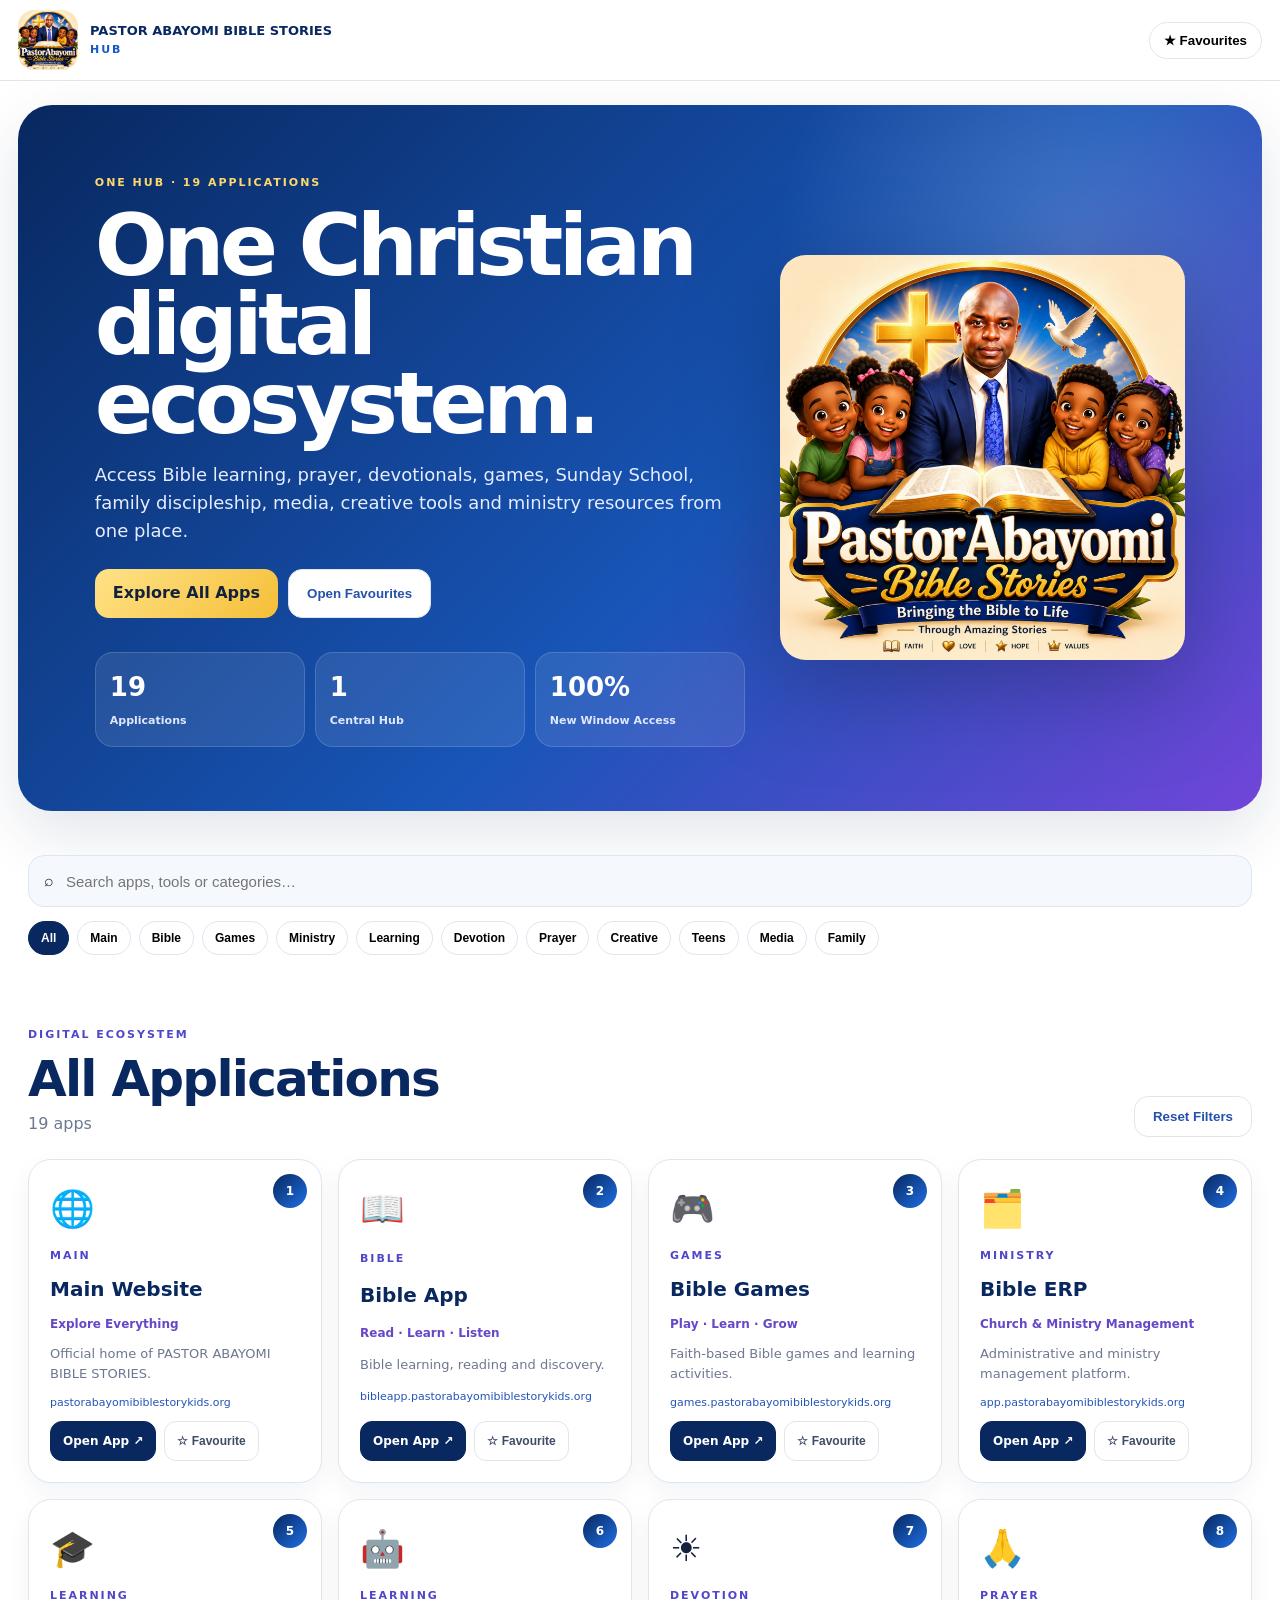
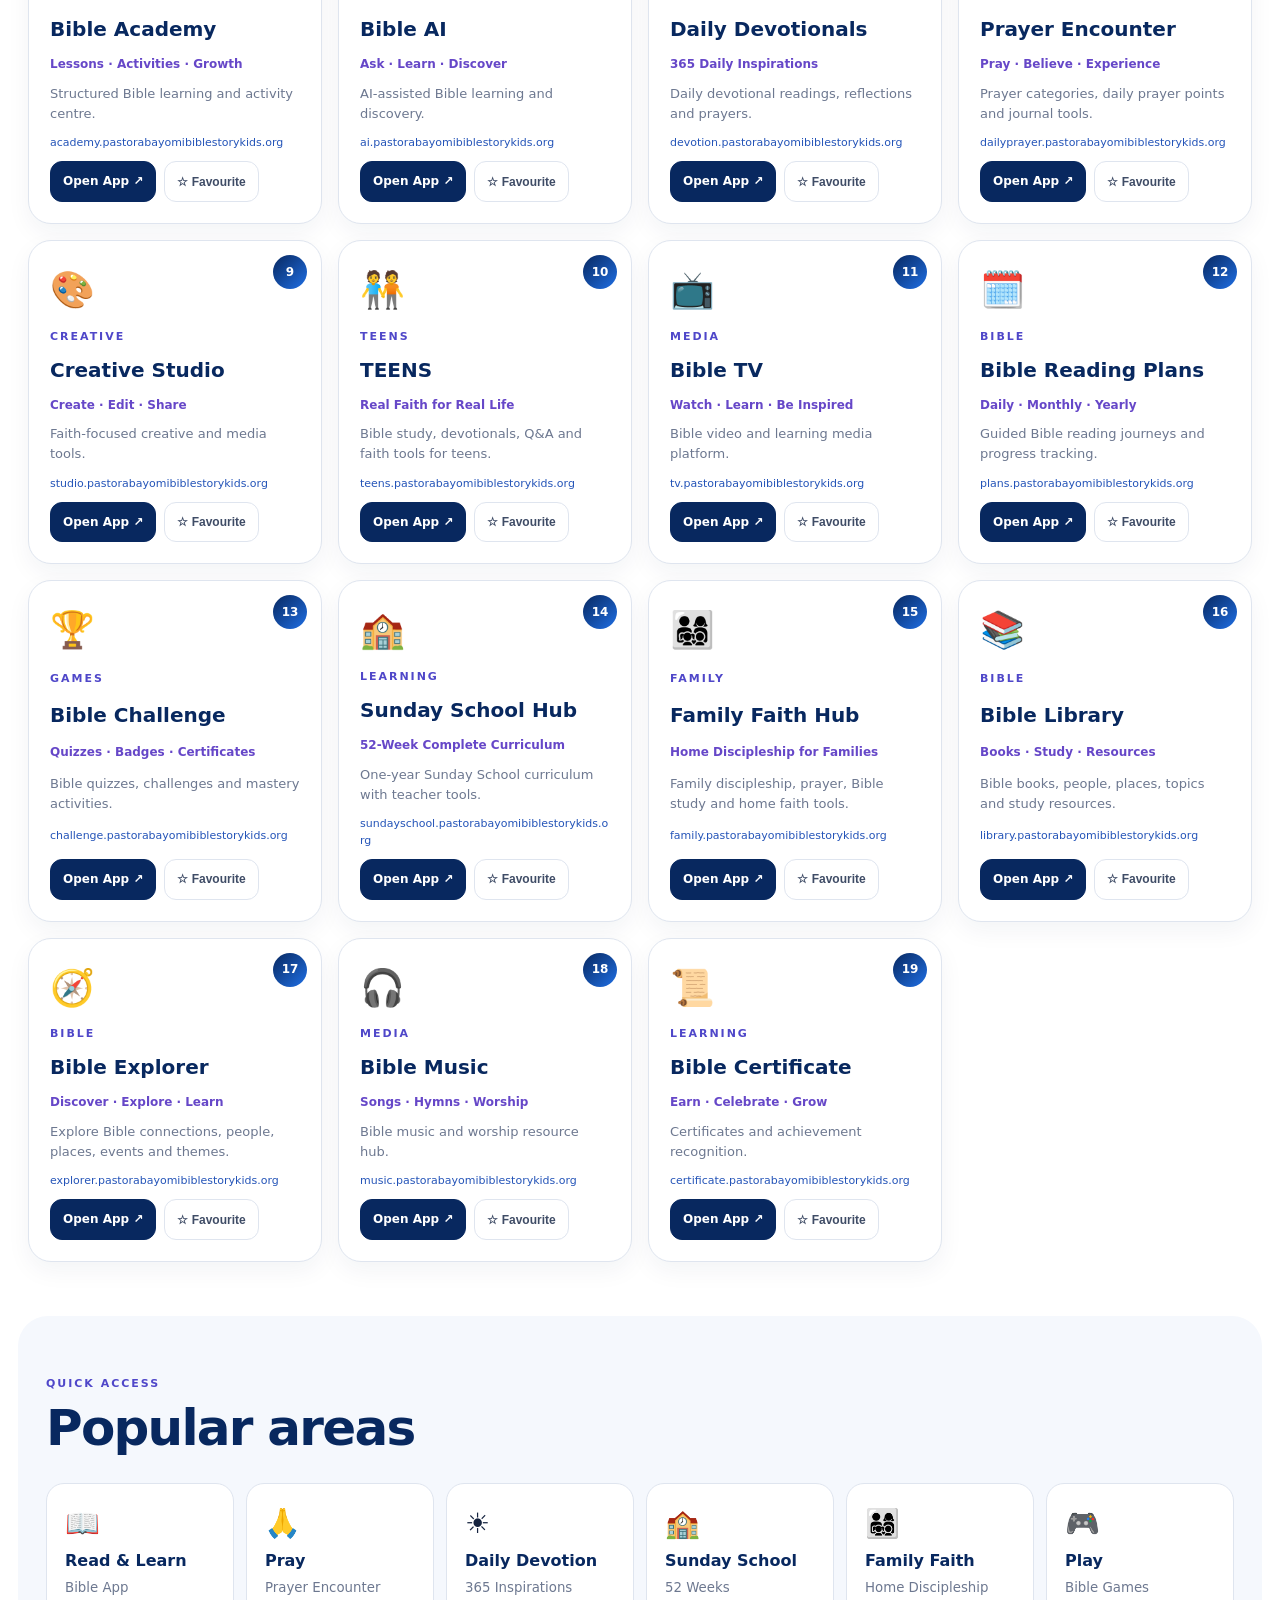
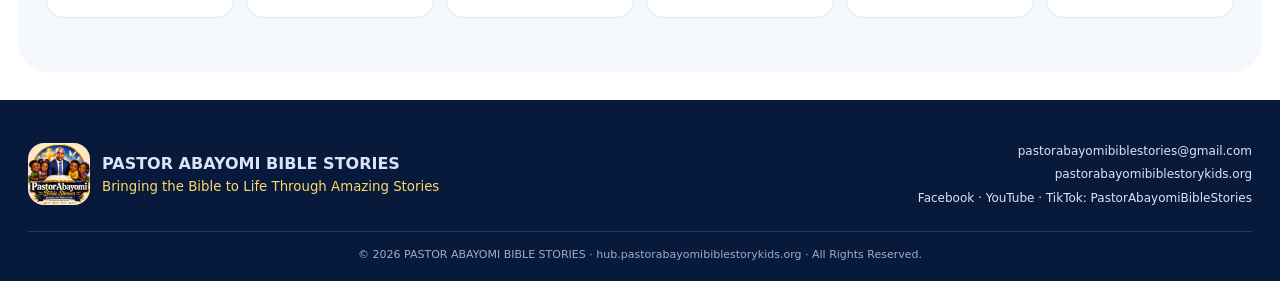
==== index.html @ bd8b7559 "Add files via upload" ====
<!doctype html><html lang="en"><head><meta charset="utf-8"><meta name="viewport" content="width=device-width,initial-scale=1"><meta name="theme-color" content="#0a2b66"><title>PASTOR ABAYOMI BIBLE STORIES HUB</title><meta name="description" content="Central gateway to all PASTOR ABAYOMI BIBLE STORIES digital applications."><link rel="icon" href="assets/brand-logo.png"><link rel="manifest" href="manifest.webmanifest"><link rel="stylesheet" href="styles.css"></head><body><a class="skip" href="#apps">Skip to apps</a><header class="topbar"><a class="brand" href="index.html"><img src="assets/brand-logo.png" alt="PASTOR ABAYOMI BIBLE STORIES logo"><span><b>PASTOR ABAYOMI BIBLE STORIES</b><small>HUB</small></span></a><div class="top-actions"><button id="favOnly" class="chip">★ Favourites</button><button id="menuBtn" class="menu">☰</button></div></header><main><section class="hero"><div class="hero-copy"><span class="eyebrow">ONE HUB · 19 APPLICATIONS</span><h1>One Christian digital ecosystem.</h1><p>Access Bible learning, prayer, devotionals, games, Sunday School, family discipleship, media, creative tools and ministry resources from one place.</p><div class="hero-actions"><a class="btn primary" href="#apps">Explore All Apps</a><button class="btn secondary" id="openFavHero">Open Favourites</button></div><div class="stats"><div><b>19</b><span>Applications</span></div><div><b>1</b><span>Central Hub</span></div><div><b>100%</b><span>New Window Access</span></div></div></div><div class="hero-logo"><img src="assets/brand-logo.png" alt="PASTOR ABAYOMI BIBLE STORIES"></div></section><section class="toolbar" id="apps"><div class="searchbox">⌕ <input id="searchInput" placeholder="Search apps, tools or categories…"></div><div class="filters" id="filters"></div></section><section class="section"><div class="section-head"><div><span class="eyebrow dark">DIGITAL ECOSYSTEM</span><h2>All Applications</h2><p id="resultCount">19 apps</p></div><button class="btn secondary" id="clearFilters">Reset Filters</button></div><div class="app-grid" id="appGrid"></div><div class="empty" id="emptyState" hidden>No matching applications found.</div></section><section class="section soft"><div class="section-head"><div><span class="eyebrow dark">QUICK ACCESS</span><h2>Popular areas</h2></div></div><div class="quick-grid"><a href="https://bibleapp.pastorabayomibiblestorykids.org" target="_blank" rel="noopener"><span>📖</span><b>Read & Learn</b><small>Bible App</small></a><a href="https://dailyprayer.pastorabayomibiblestorykids.org" target="_blank" rel="noopener"><span>🙏</span><b>Pray</b><small>Prayer Encounter</small></a><a href="https://devotion.pastorabayomibiblestorykids.org" target="_blank" rel="noopener"><span>☀️</span><b>Daily Devotion</b><small>365 Inspirations</small></a><a href="https://sundayschool.pastorabayomibiblestorykids.org" target="_blank" rel="noopener"><span>🏫</span><b>Sunday School</b><small>52 Weeks</small></a><a href="https://family.pastorabayomibiblestorykids.org" target="_blank" rel="noopener"><span>👨‍👩‍👧‍👦</span><b>Family Faith</b><small>Home Discipleship</small></a><a href="https://games.pastorabayomibiblestorykids.org" target="_blank" rel="noopener"><span>🎮</span><b>Play</b><small>Bible Games</small></a></div></section></main><footer><div class="footer-inner"><div class="footer-brand"><img src="assets/brand-logo.png" alt=""><div><b>PASTOR ABAYOMI BIBLE STORIES</b><small>Bringing the Bible to Life Through Amazing Stories</small></div></div><div class="footer-meta"><a href="mailto:pastorabayomibiblestories@gmail.com">pastorabayomibiblestories@gmail.com</a><a href="https://pastorabayomibiblestorykids.org" target="_blank" rel="noopener">pastorabayomibiblestorykids.org</a><span>Facebook · YouTube · TikTok: PastorAbayomiBibleStories</span></div></div><div class="footer-bottom">© 2026 PASTOR ABAYOMI BIBLE STORIES · hub.pastorabayomibiblestorykids.org · All Rights Reserved.</div></footer><script src="apps.js"></script><script src="app.js"></script><script>if('serviceWorker'in navigator)addEventListener('load',()=>navigator.serviceWorker.register('sw.js').catch(()=>{}));</script></body></html>
---- styles.css ----
:root{--navy:#08285f;--blue:#1459c7;--royal:#1f6fe5;--gold:#f5bf37;--ink:#15233f;--muted:#6d7890;--line:#dfe5ef;--soft:#f5f8fd;--white:#fff;--shadow:0 22px 60px rgba(16,38,80,.12);--max:1440px}*{box-sizing:border-box}html{scroll-behavior:smooth}body{margin:0;font-family:Inter,system-ui,-apple-system,"Segoe UI",Arial,sans-serif;color:var(--ink);background:#fff;line-height:1.55}a{color:inherit}.skip{position:absolute;left:-9999px;top:8px;background:#fff;padding:10px;z-index:1000}.skip:focus{left:8px}.topbar{position:sticky;top:0;z-index:50;display:flex;justify-content:space-between;align-items:center;gap:18px;padding:10px max(18px,calc((100vw - var(--max))/2 + 22px));background:rgba(255,255,255,.96);backdrop-filter:blur(14px);border-bottom:1px solid var(--line)}.brand{display:flex;align-items:center;gap:12px;text-decoration:none}.brand img{width:60px;height:60px;border-radius:16px;object-fit:cover}.brand span{display:grid;line-height:1.05}.brand b{font-size:13px;color:var(--navy)}.brand small{font-size:11px;font-weight:900;letter-spacing:.18em;color:var(--blue);margin-top:6px}.top-actions{display:flex;gap:8px}.chip,.menu{border:1px solid var(--line);background:#fff;border-radius:999px;padding:10px 14px;font-weight:800;cursor:pointer}.menu{display:none}main{max-width:var(--max);margin:auto}.hero{margin:24px 18px 0;border-radius:34px;display:grid;grid-template-columns:1.3fr .8fr;gap:28px;align-items:center;padding:64px clamp(24px,6vw,78px);background:radial-gradient(circle at 85% 20%,rgba(255,255,255,.18),transparent 25%),linear-gradient(135deg,#08285f,#1855b7 57%,#7145d9);color:#fff;box-shadow:var(--shadow);overflow:hidden}.eyebrow{font-size:11px;letter-spacing:.18em;text-transform:uppercase;font-weight:900;color:#ffd86d}.eyebrow.dark{color:#4f47c9}.hero h1{font-size:clamp(48px,7vw,86px);line-height:.92;letter-spacing:-.055em;margin:12px 0 18px;max-width:860px}.hero p{font-size:18px;color:#e6edff;max-width:850px}.hero-actions{display:flex;gap:10px;flex-wrap:wrap;margin-top:24px}.btn{border:0;border-radius:14px;padding:12px 18px;text-decoration:none;font-weight:900;cursor:pointer;display:inline-flex;align-items:center;justify-content:center}.primary{background:linear-gradient(135deg,#ffe288,#f5bf37);color:#14213b}.secondary{background:#fff;color:#2651aa;border:1px solid var(--line)}.stats{display:grid;grid-template-columns:repeat(3,1fr);gap:10px;margin-top:34px;max-width:650px}.stats div{background:rgba(255,255,255,.09);border:1px solid rgba(255,255,255,.15);border-radius:18px;padding:14px}.stats b{display:block;font-size:26px}.stats span{font-size:11px;color:#dfe8ff;font-weight:800}.hero-logo{display:grid;place-items:center}.hero-logo img{width:min(100%,420px);filter:drop-shadow(0 26px 48px rgba(0,0,0,.25));border-radius:26px}.toolbar{padding:44px 28px 12px;display:grid;gap:14px}.searchbox{display:flex;align-items:center;gap:10px;border:1px solid var(--line);background:var(--soft);border-radius:16px;padding:13px 15px}.searchbox input{border:0;background:transparent;outline:0;width:100%;font-size:15px}.filters{display:flex;flex-wrap:wrap;gap:8px}.filter{border:1px solid var(--line);background:#fff;border-radius:999px;padding:9px 12px;font-size:12px;font-weight:850;cursor:pointer}.filter.active{background:var(--navy);color:#fff;border-color:var(--navy)}.section{padding:54px 28px}.soft{margin:0 18px 28px;background:var(--soft);border-radius:30px}.section-head{display:flex;justify-content:space-between;align-items:end;gap:18px;margin-bottom:22px}.section-head h2{font-size:clamp(32px,4vw,50px);line-height:1;margin:8px 0;color:var(--navy);letter-spacing:-.035em}.section-head p{margin:0;color:var(--muted)}.app-grid{display:grid;grid-template-columns:repeat(4,1fr);gap:16px}.app-card{position:relative;border:1px solid var(--line);border-radius:23px;background:#fff;padding:21px;box-shadow:0 9px 25px rgba(16,38,80,.05);display:grid;gap:10px;min-height:260px;transition:.22s ease}.app-card:hover{transform:translateY(-4px);box-shadow:0 18px 40px rgba(16,38,80,.11)}.app-card .num{position:absolute;top:14px;right:14px;width:34px;height:34px;border-radius:50%;display:grid;place-items:center;background:linear-gradient(135deg,var(--navy),var(--royal));color:#fff;font-weight:900;font-size:12px}.app-icon{font-size:36px}.app-card h3{font-size:20px;margin:0;color:var(--navy)}.app-tag{font-size:12px;font-weight:900;color:#6647c8}.app-card p{margin:0;color:var(--muted);font-size:13px}.app-url{font-size:11px;word-break:break-all;color:#2454b8}.card-actions{display:flex;gap:8px;flex-wrap:wrap;margin-top:auto}.open-btn,.fav-btn{border-radius:12px;padding:10px 12px;font-size:12px;font-weight:900;cursor:pointer}.open-btn{background:var(--navy);color:#fff;text-decoration:none;border:1px solid var(--navy)}.fav-btn{background:#fff;color:#3f4c66;border:1px solid var(--line)}.fav-btn.active{background:#fff7d8;border-color:#efd476;color:#6b5200}.quick-grid{display:grid;grid-template-columns:repeat(6,1fr);gap:12px}.quick-grid a{text-decoration:none;border:1px solid var(--line);border-radius:18px;padding:18px;background:#fff;display:grid;gap:4px}.quick-grid span{font-size:28px}.quick-grid b{color:var(--navy)}.quick-grid small{color:var(--muted)}.empty{padding:48px;text-align:center;border:1px dashed var(--line);border-radius:18px;color:var(--muted)}footer{background:#071a3c;color:#dbe4f6;padding:42px 28px 18px}.footer-inner{max-width:var(--max);margin:auto;display:grid;grid-template-columns:1fr 1fr;gap:18px}.footer-brand{display:flex;gap:12px;align-items:center}.footer-brand img{width:62px;height:62px;border-radius:16px}.footer-brand div{display:grid}.footer-brand small{color:#ffd66a}.footer-meta{display:grid;justify-content:end;text-align:right;gap:5px;font-size:12px}.footer-meta a{text-decoration:none}.footer-bottom{max-width:var(--max);margin:24px auto 0;border-top:1px solid #2a3b5f;padding-top:14px;color:#9eacc7;font-size:11px;text-align:center}@media(max-width:1180px){.app-grid{grid-template-columns:repeat(3,1fr)}.quick-grid{grid-template-columns:repeat(3,1fr)}}@media(max-width:900px){.hero{grid-template-columns:1fr}.hero-logo img{width:min(72vw,360px)}.app-grid{grid-template-columns:repeat(2,1fr)}.section-head{align-items:stretch;flex-direction:column}.footer-inner{grid-template-columns:1fr}.footer-meta{justify-content:start;text-align:left}}@media(max-width:650px){.hero{margin:12px 8px;padding:44px 22px}.section,.toolbar{padding-left:16px;padding-right:16px}.soft{margin:0 8px 20px}.app-grid,.quick-grid,.stats{grid-template-columns:1fr}.brand b{font-size:11px}.brand img{width:50px;height:50px}.chip{display:none}.menu{display:block}.hero h1{font-size:48px}.app-card{min-height:0}}
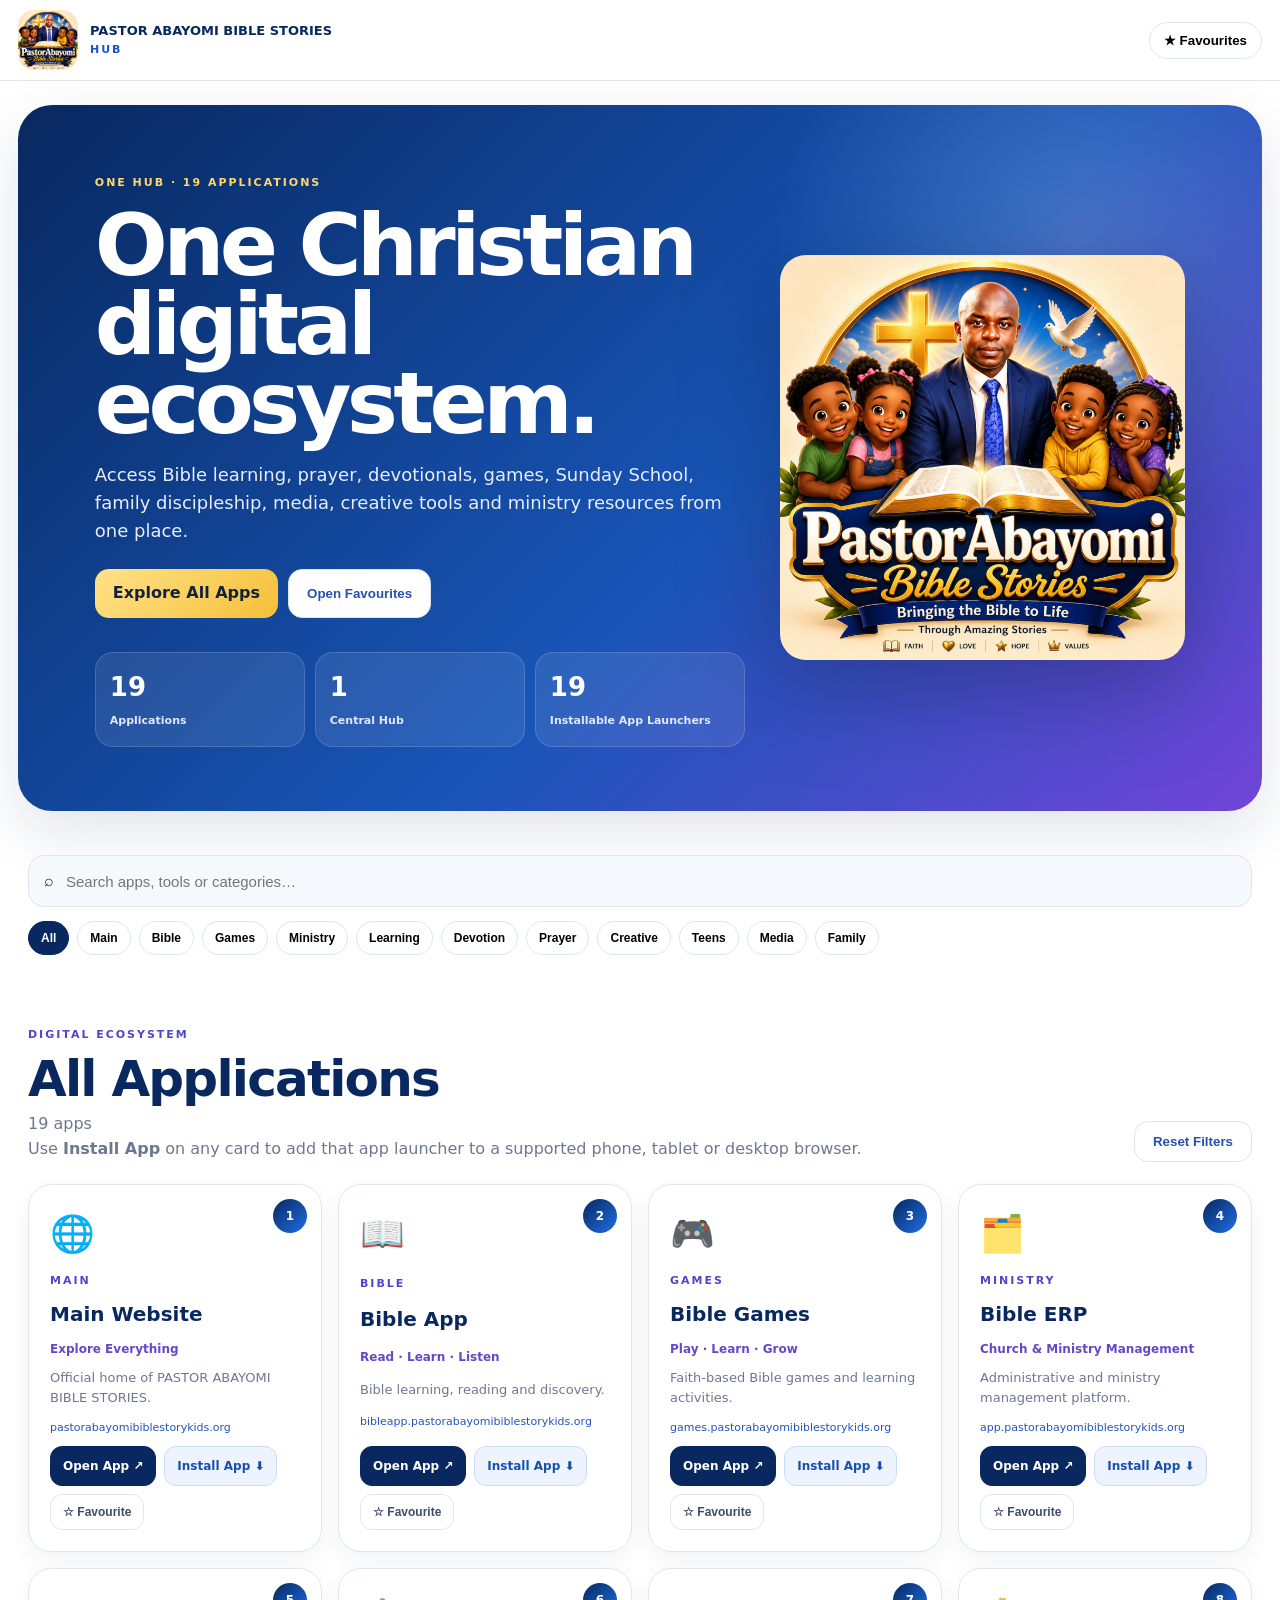
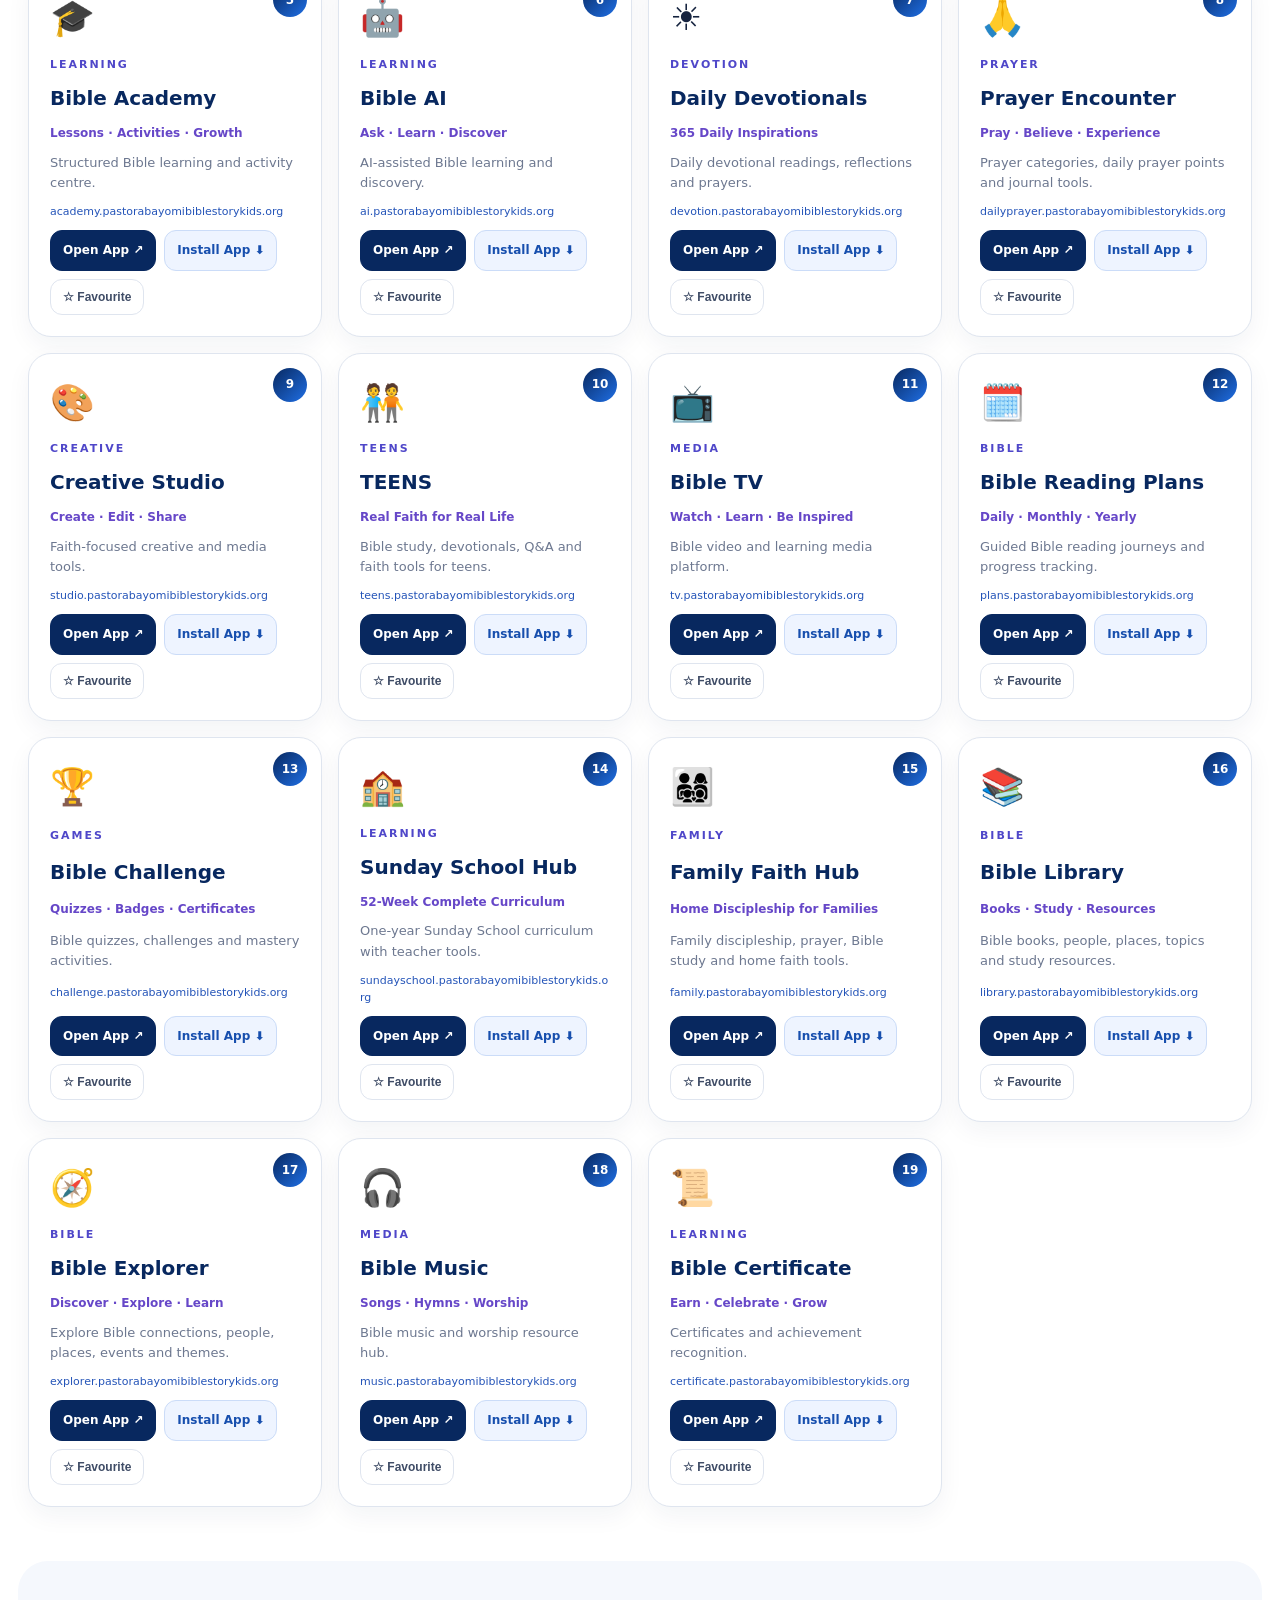
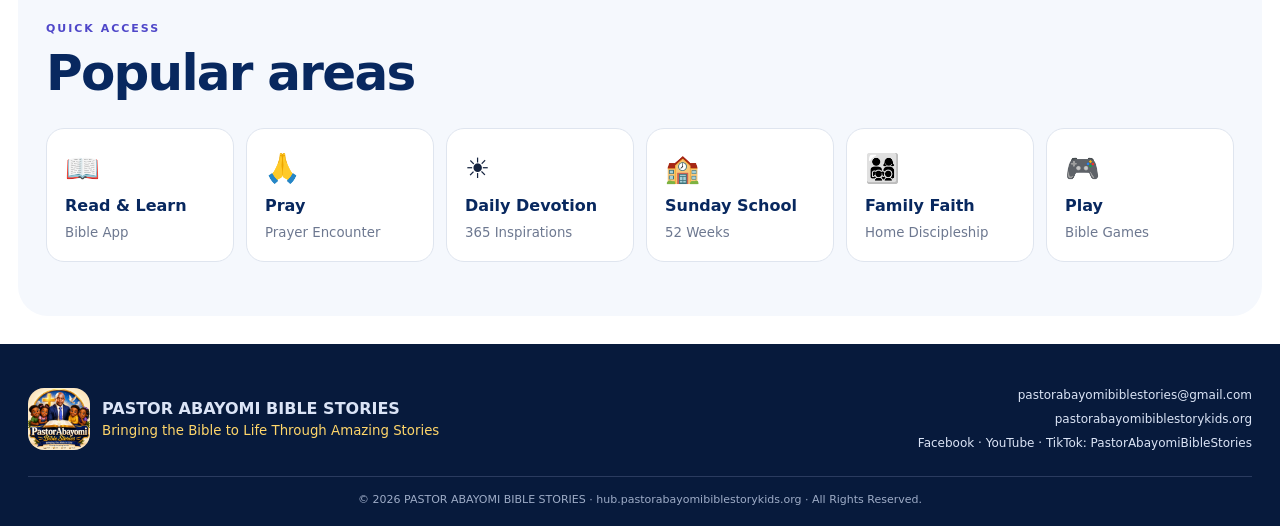
==== commit 7fd74c10: "Add files via upload" ====
--- a/index.html
+++ b/index.html
@@ -1 +1 @@
-<!doctype html><html lang="en"><head><meta charset="utf-8"><meta name="viewport" content="width=device-width,initial-scale=1"><meta name="theme-color" content="#0a2b66"><title>PASTOR ABAYOMI BIBLE STORIES HUB</title><meta name="description" content="Central gateway to all PASTOR ABAYOMI BIBLE STORIES digital applications."><link rel="icon" href="assets/brand-logo.png"><link rel="manifest" href="manifest.webmanifest"><link rel="stylesheet" href="styles.css"></head><body><a class="skip" href="#apps">Skip to apps</a><header class="topbar"><a class="brand" href="index.html"><img src="assets/brand-logo.png" alt="PASTOR ABAYOMI BIBLE STORIES logo"><span><b>PASTOR ABAYOMI BIBLE STORIES</b><small>HUB</small></span></a><div class="top-actions"><button id="favOnly" class="chip">★ Favourites</button><button id="menuBtn" class="menu">☰</button></div></header><main><section class="hero"><div class="hero-copy"><span class="eyebrow">ONE HUB · 19 APPLICATIONS</span><h1>One Christian digital ecosystem.</h1><p>Access Bible learning, prayer, devotionals, games, Sunday School, family discipleship, media, creative tools and ministry resources from one place.</p><div class="hero-actions"><a class="btn primary" href="#apps">Explore All Apps</a><button class="btn secondary" id="openFavHero">Open Favourites</button></div><div class="stats"><div><b>19</b><span>Applications</span></div><div><b>1</b><span>Central Hub</span></div><div><b>100%</b><span>New Window Access</span></div></div></div><div class="hero-logo"><img src="assets/brand-logo.png" alt="PASTOR ABAYOMI BIBLE STORIES"></div></section><section class="toolbar" id="apps"><div class="searchbox">⌕ <input id="searchInput" placeholder="Search apps, tools or categories…"></div><div class="filters" id="filters"></div></section><section class="section"><div class="section-head"><div><span class="eyebrow dark">DIGITAL ECOSYSTEM</span><h2>All Applications</h2><p id="resultCount">19 apps</p></div><button class="btn secondary" id="clearFilters">Reset Filters</button></div><div class="app-grid" id="appGrid"></div><div class="empty" id="emptyState" hidden>No matching applications found.</div></section><section class="section soft"><div class="section-head"><div><span class="eyebrow dark">QUICK ACCESS</span><h2>Popular areas</h2></div></div><div class="quick-grid"><a href="https://bibleapp.pastorabayomibiblestorykids.org" target="_blank" rel="noopener"><span>📖</span><b>Read & Learn</b><small>Bible App</small></a><a href="https://dailyprayer.pastorabayomibiblestorykids.org" target="_blank" rel="noopener"><span>🙏</span><b>Pray</b><small>Prayer Encounter</small></a><a href="https://devotion.pastorabayomibiblestorykids.org" target="_blank" rel="noopener"><span>☀️</span><b>Daily Devotion</b><small>365 Inspirations</small></a><a href="https://sundayschool.pastorabayomibiblestorykids.org" target="_blank" rel="noopener"><span>🏫</span><b>Sunday School</b><small>52 Weeks</small></a><a href="https://family.pastorabayomibiblestorykids.org" target="_blank" rel="noopener"><span>👨‍👩‍👧‍👦</span><b>Family Faith</b><small>Home Discipleship</small></a><a href="https://games.pastorabayomibiblestorykids.org" target="_blank" rel="noopener"><span>🎮</span><b>Play</b><small>Bible Games</small></a></div></section></main><footer><div class="footer-inner"><div class="footer-brand"><img src="assets/brand-logo.png" alt=""><div><b>PASTOR ABAYOMI BIBLE STORIES</b><small>Bringing the Bible to Life Through Amazing Stories</small></div></div><div class="footer-meta"><a href="mailto:pastorabayomibiblestories@gmail.com">pastorabayomibiblestories@gmail.com</a><a href="https://pastorabayomibiblestorykids.org" target="_blank" rel="noopener">pastorabayomibiblestorykids.org</a><span>Facebook · YouTube · TikTok: PastorAbayomiBibleStories</span></div></div><div class="footer-bottom">© 2026 PASTOR ABAYOMI BIBLE STORIES · hub.pastorabayomibiblestorykids.org · All Rights Reserved.</div></footer><script src="apps.js"></script><script src="app.js"></script><script>if('serviceWorker'in navigator)addEventListener('load',()=>navigator.serviceWorker.register('sw.js').catch(()=>{}));</script></body></html>+<!doctype html><html lang="en"><head><meta charset="utf-8"><meta name="viewport" content="width=device-width,initial-scale=1"><meta name="theme-color" content="#0a2b66"><title>PASTOR ABAYOMI BIBLE STORIES HUB</title><meta name="description" content="Central gateway to all PASTOR ABAYOMI BIBLE STORIES digital applications."><link rel="icon" href="assets/brand-logo.png"><link rel="manifest" href="manifest.webmanifest"><link rel="stylesheet" href="styles.css"></head><body><a class="skip" href="#apps">Skip to apps</a><header class="topbar"><a class="brand" href="index.html"><img src="assets/brand-logo.png" alt="PASTOR ABAYOMI BIBLE STORIES logo"><span><b>PASTOR ABAYOMI BIBLE STORIES</b><small>HUB</small></span></a><div class="top-actions"><button id="favOnly" class="chip">★ Favourites</button><button id="menuBtn" class="menu">☰</button></div></header><main><section class="hero"><div class="hero-copy"><span class="eyebrow">ONE HUB · 19 APPLICATIONS</span><h1>One Christian digital ecosystem.</h1><p>Access Bible learning, prayer, devotionals, games, Sunday School, family discipleship, media, creative tools and ministry resources from one place.</p><div class="hero-actions"><a class="btn primary" href="#apps">Explore All Apps</a><button class="btn secondary" id="openFavHero">Open Favourites</button></div><div class="stats"><div><b>19</b><span>Applications</span></div><div><b>1</b><span>Central Hub</span></div><div><b>19</b><span>Installable App Launchers</span></div></div></div><div class="hero-logo"><img src="assets/brand-logo.png" alt="PASTOR ABAYOMI BIBLE STORIES"></div></section><section class="toolbar" id="apps"><div class="searchbox">⌕ <input id="searchInput" placeholder="Search apps, tools or categories…"></div><div class="filters" id="filters"></div></section><section class="section"><div class="section-head"><div><span class="eyebrow dark">DIGITAL ECOSYSTEM</span><h2>All Applications</h2><p id="resultCount">19 apps</p><p class="pwa-note">Use <b>Install App</b> on any card to add that app launcher to a supported phone, tablet or desktop browser.</p></div><button class="btn secondary" id="clearFilters">Reset Filters</button></div><div class="app-grid" id="appGrid"></div><div class="empty" id="emptyState" hidden>No matching applications found.</div></section><section class="section soft"><div class="section-head"><div><span class="eyebrow dark">QUICK ACCESS</span><h2>Popular areas</h2></div></div><div class="quick-grid"><a href="https://bibleapp.pastorabayomibiblestorykids.org" target="_blank" rel="noopener"><span>📖</span><b>Read & Learn</b><small>Bible App</small></a><a href="https://dailyprayer.pastorabayomibiblestorykids.org" target="_blank" rel="noopener"><span>🙏</span><b>Pray</b><small>Prayer Encounter</small></a><a href="https://devotion.pastorabayomibiblestorykids.org" target="_blank" rel="noopener"><span>☀️</span><b>Daily Devotion</b><small>365 Inspirations</small></a><a href="https://sundayschool.pastorabayomibiblestorykids.org" target="_blank" rel="noopener"><span>🏫</span><b>Sunday School</b><small>52 Weeks</small></a><a href="https://family.pastorabayomibiblestorykids.org" target="_blank" rel="noopener"><span>👨‍👩‍👧‍👦</span><b>Family Faith</b><small>Home Discipleship</small></a><a href="https://games.pastorabayomibiblestorykids.org" target="_blank" rel="noopener"><span>🎮</span><b>Play</b><small>Bible Games</small></a></div></section></main><footer><div class="footer-inner"><div class="footer-brand"><img src="assets/brand-logo.png" alt=""><div><b>PASTOR ABAYOMI BIBLE STORIES</b><small>Bringing the Bible to Life Through Amazing Stories</small></div></div><div class="footer-meta"><a href="mailto:pastorabayomibiblestories@gmail.com">pastorabayomibiblestories@gmail.com</a><a href="https://pastorabayomibiblestorykids.org" target="_blank" rel="noopener">pastorabayomibiblestorykids.org</a><span>Facebook · YouTube · TikTok: PastorAbayomiBibleStories</span></div></div><div class="footer-bottom">© 2026 PASTOR ABAYOMI BIBLE STORIES · hub.pastorabayomibiblestorykids.org · All Rights Reserved.</div></footer><script src="apps.js"></script><script src="app.js"></script><script>if('serviceWorker'in navigator)addEventListener('load',()=>navigator.serviceWorker.register('sw.js').catch(()=>{}));</script></body></html>
--- a/styles.css
+++ b/styles.css
@@ -1,2 +1,4 @@
 
 :root{--navy:#08285f;--blue:#1459c7;--royal:#1f6fe5;--gold:#f5bf37;--ink:#15233f;--muted:#6d7890;--line:#dfe5ef;--soft:#f5f8fd;--white:#fff;--shadow:0 22px 60px rgba(16,38,80,.12);--max:1440px}*{box-sizing:border-box}html{scroll-behavior:smooth}body{margin:0;font-family:Inter,system-ui,-apple-system,"Segoe UI",Arial,sans-serif;color:var(--ink);background:#fff;line-height:1.55}a{color:inherit}.skip{position:absolute;left:-9999px;top:8px;background:#fff;padding:10px;z-index:1000}.skip:focus{left:8px}.topbar{position:sticky;top:0;z-index:50;display:flex;justify-content:space-between;align-items:center;gap:18px;padding:10px max(18px,calc((100vw - var(--max))/2 + 22px));background:rgba(255,255,255,.96);backdrop-filter:blur(14px);border-bottom:1px solid var(--line)}.brand{display:flex;align-items:center;gap:12px;text-decoration:none}.brand img{width:60px;height:60px;border-radius:16px;object-fit:cover}.brand span{display:grid;line-height:1.05}.brand b{font-size:13px;color:var(--navy)}.brand small{font-size:11px;font-weight:900;letter-spacing:.18em;color:var(--blue);margin-top:6px}.top-actions{display:flex;gap:8px}.chip,.menu{border:1px solid var(--line);background:#fff;border-radius:999px;padding:10px 14px;font-weight:800;cursor:pointer}.menu{display:none}main{max-width:var(--max);margin:auto}.hero{margin:24px 18px 0;border-radius:34px;display:grid;grid-template-columns:1.3fr .8fr;gap:28px;align-items:center;padding:64px clamp(24px,6vw,78px);background:radial-gradient(circle at 85% 20%,rgba(255,255,255,.18),transparent 25%),linear-gradient(135deg,#08285f,#1855b7 57%,#7145d9);color:#fff;box-shadow:var(--shadow);overflow:hidden}.eyebrow{font-size:11px;letter-spacing:.18em;text-transform:uppercase;font-weight:900;color:#ffd86d}.eyebrow.dark{color:#4f47c9}.hero h1{font-size:clamp(48px,7vw,86px);line-height:.92;letter-spacing:-.055em;margin:12px 0 18px;max-width:860px}.hero p{font-size:18px;color:#e6edff;max-width:850px}.hero-actions{display:flex;gap:10px;flex-wrap:wrap;margin-top:24px}.btn{border:0;border-radius:14px;padding:12px 18px;text-decoration:none;font-weight:900;cursor:pointer;display:inline-flex;align-items:center;justify-content:center}.primary{background:linear-gradient(135deg,#ffe288,#f5bf37);color:#14213b}.secondary{background:#fff;color:#2651aa;border:1px solid var(--line)}.stats{display:grid;grid-template-columns:repeat(3,1fr);gap:10px;margin-top:34px;max-width:650px}.stats div{background:rgba(255,255,255,.09);border:1px solid rgba(255,255,255,.15);border-radius:18px;padding:14px}.stats b{display:block;font-size:26px}.stats span{font-size:11px;color:#dfe8ff;font-weight:800}.hero-logo{display:grid;place-items:center}.hero-logo img{width:min(100%,420px);filter:drop-shadow(0 26px 48px rgba(0,0,0,.25));border-radius:26px}.toolbar{padding:44px 28px 12px;display:grid;gap:14px}.searchbox{display:flex;align-items:center;gap:10px;border:1px solid var(--line);background:var(--soft);border-radius:16px;padding:13px 15px}.searchbox input{border:0;background:transparent;outline:0;width:100%;font-size:15px}.filters{display:flex;flex-wrap:wrap;gap:8px}.filter{border:1px solid var(--line);background:#fff;border-radius:999px;padding:9px 12px;font-size:12px;font-weight:850;cursor:pointer}.filter.active{background:var(--navy);color:#fff;border-color:var(--navy)}.section{padding:54px 28px}.soft{margin:0 18px 28px;background:var(--soft);border-radius:30px}.section-head{display:flex;justify-content:space-between;align-items:end;gap:18px;margin-bottom:22px}.section-head h2{font-size:clamp(32px,4vw,50px);line-height:1;margin:8px 0;color:var(--navy);letter-spacing:-.035em}.section-head p{margin:0;color:var(--muted)}.app-grid{display:grid;grid-template-columns:repeat(4,1fr);gap:16px}.app-card{position:relative;border:1px solid var(--line);border-radius:23px;background:#fff;padding:21px;box-shadow:0 9px 25px rgba(16,38,80,.05);display:grid;gap:10px;min-height:260px;transition:.22s ease}.app-card:hover{transform:translateY(-4px);box-shadow:0 18px 40px rgba(16,38,80,.11)}.app-card .num{position:absolute;top:14px;right:14px;width:34px;height:34px;border-radius:50%;display:grid;place-items:center;background:linear-gradient(135deg,var(--navy),var(--royal));color:#fff;font-weight:900;font-size:12px}.app-icon{font-size:36px}.app-card h3{font-size:20px;margin:0;color:var(--navy)}.app-tag{font-size:12px;font-weight:900;color:#6647c8}.app-card p{margin:0;color:var(--muted);font-size:13px}.app-url{font-size:11px;word-break:break-all;color:#2454b8}.card-actions{display:flex;gap:8px;flex-wrap:wrap;margin-top:auto}.open-btn,.fav-btn{border-radius:12px;padding:10px 12px;font-size:12px;font-weight:900;cursor:pointer}.open-btn{background:var(--navy);color:#fff;text-decoration:none;border:1px solid var(--navy)}.fav-btn{background:#fff;color:#3f4c66;border:1px solid var(--line)}.fav-btn.active{background:#fff7d8;border-color:#efd476;color:#6b5200}.quick-grid{display:grid;grid-template-columns:repeat(6,1fr);gap:12px}.quick-grid a{text-decoration:none;border:1px solid var(--line);border-radius:18px;padding:18px;background:#fff;display:grid;gap:4px}.quick-grid span{font-size:28px}.quick-grid b{color:var(--navy)}.quick-grid small{color:var(--muted)}.empty{padding:48px;text-align:center;border:1px dashed var(--line);border-radius:18px;color:var(--muted)}footer{background:#071a3c;color:#dbe4f6;padding:42px 28px 18px}.footer-inner{max-width:var(--max);margin:auto;display:grid;grid-template-columns:1fr 1fr;gap:18px}.footer-brand{display:flex;gap:12px;align-items:center}.footer-brand img{width:62px;height:62px;border-radius:16px}.footer-brand div{display:grid}.footer-brand small{color:#ffd66a}.footer-meta{display:grid;justify-content:end;text-align:right;gap:5px;font-size:12px}.footer-meta a{text-decoration:none}.footer-bottom{max-width:var(--max);margin:24px auto 0;border-top:1px solid #2a3b5f;padding-top:14px;color:#9eacc7;font-size:11px;text-align:center}@media(max-width:1180px){.app-grid{grid-template-columns:repeat(3,1fr)}.quick-grid{grid-template-columns:repeat(3,1fr)}}@media(max-width:900px){.hero{grid-template-columns:1fr}.hero-logo img{width:min(72vw,360px)}.app-grid{grid-template-columns:repeat(2,1fr)}.section-head{align-items:stretch;flex-direction:column}.footer-inner{grid-template-columns:1fr}.footer-meta{justify-content:start;text-align:left}}@media(max-width:650px){.hero{margin:12px 8px;padding:44px 22px}.section,.toolbar{padding-left:16px;padding-right:16px}.soft{margin:0 8px 20px}.app-grid,.quick-grid,.stats{grid-template-columns:1fr}.brand b{font-size:11px}.brand img{width:50px;height:50px}.chip{display:none}.menu{display:block}.hero h1{font-size:48px}.app-card{min-height:0}}
+
+.install-btn{background:#eef4ff;color:#174fae;border:1px solid #cbdcf8;border-radius:12px;padding:10px 12px;font-size:12px;font-weight:900;cursor:pointer;text-decoration:none}.install-btn:hover{background:#dfeaff}.card-actions{align-items:center}
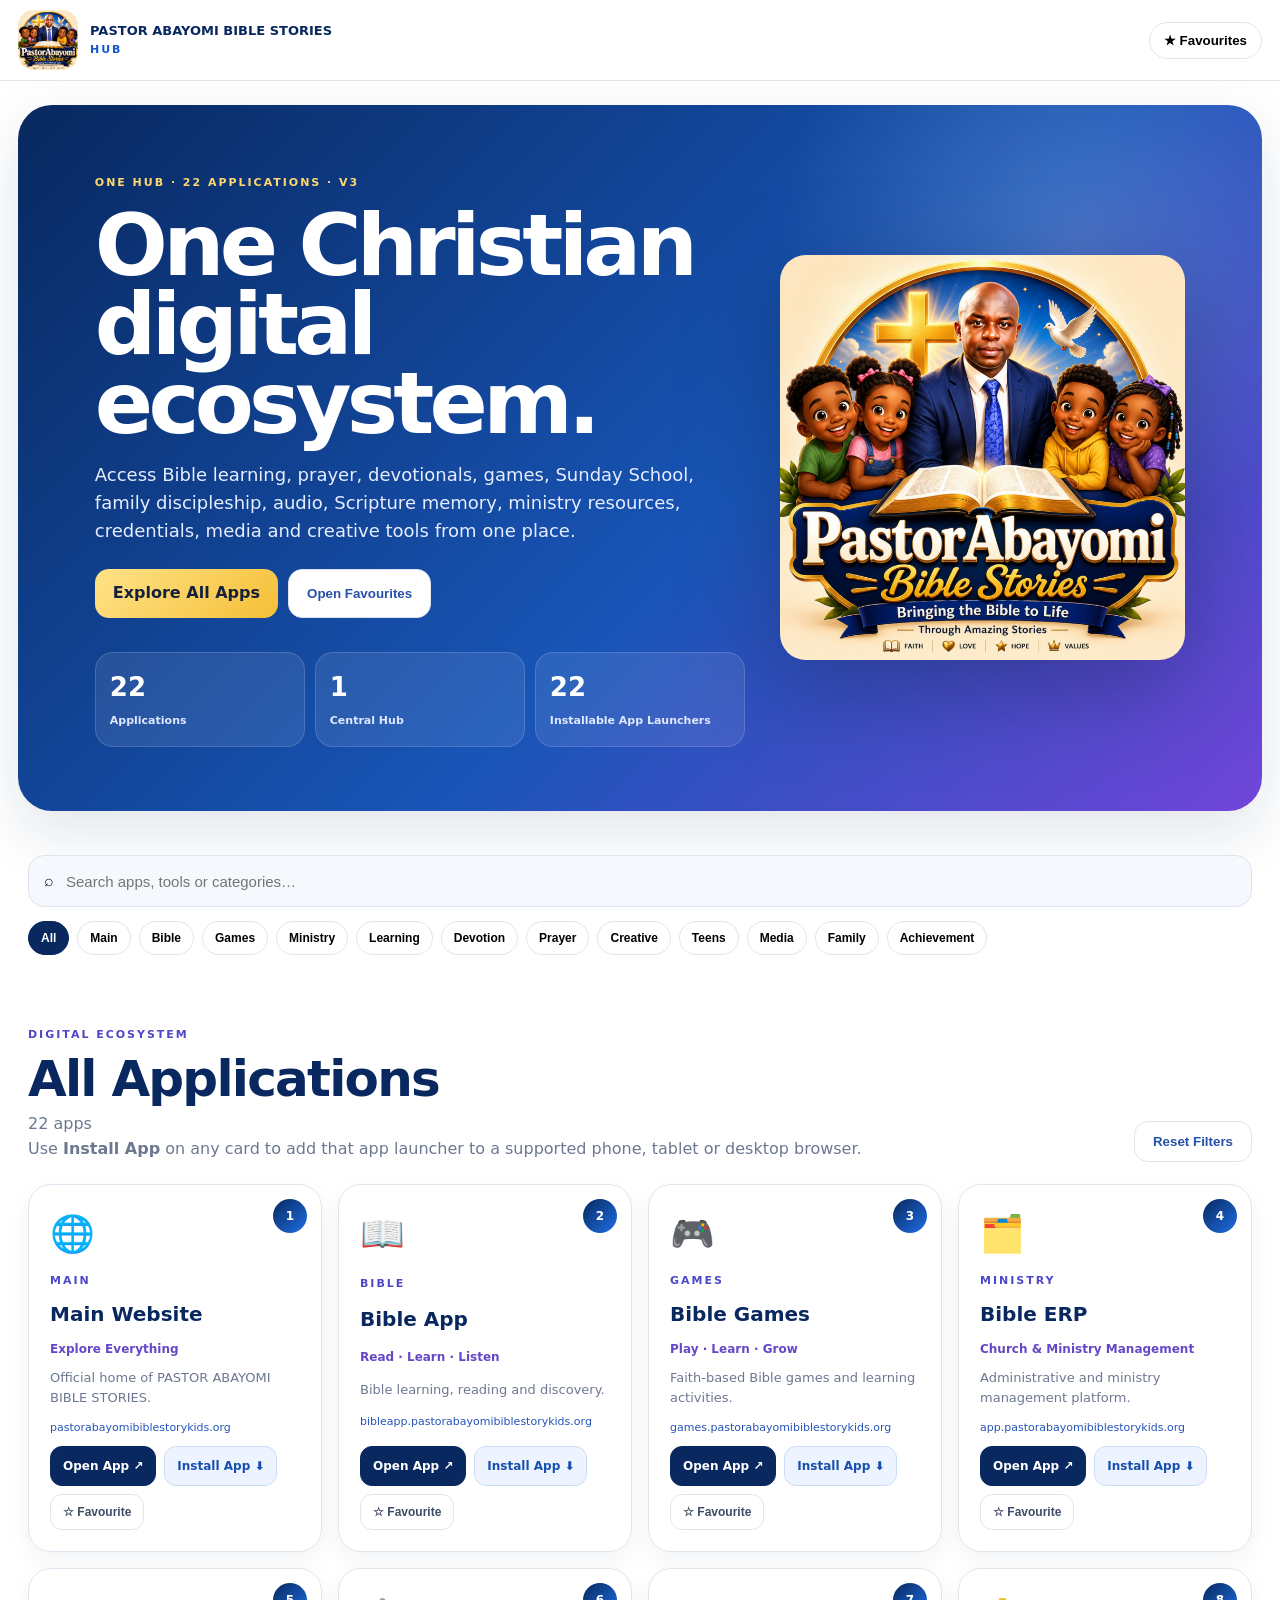
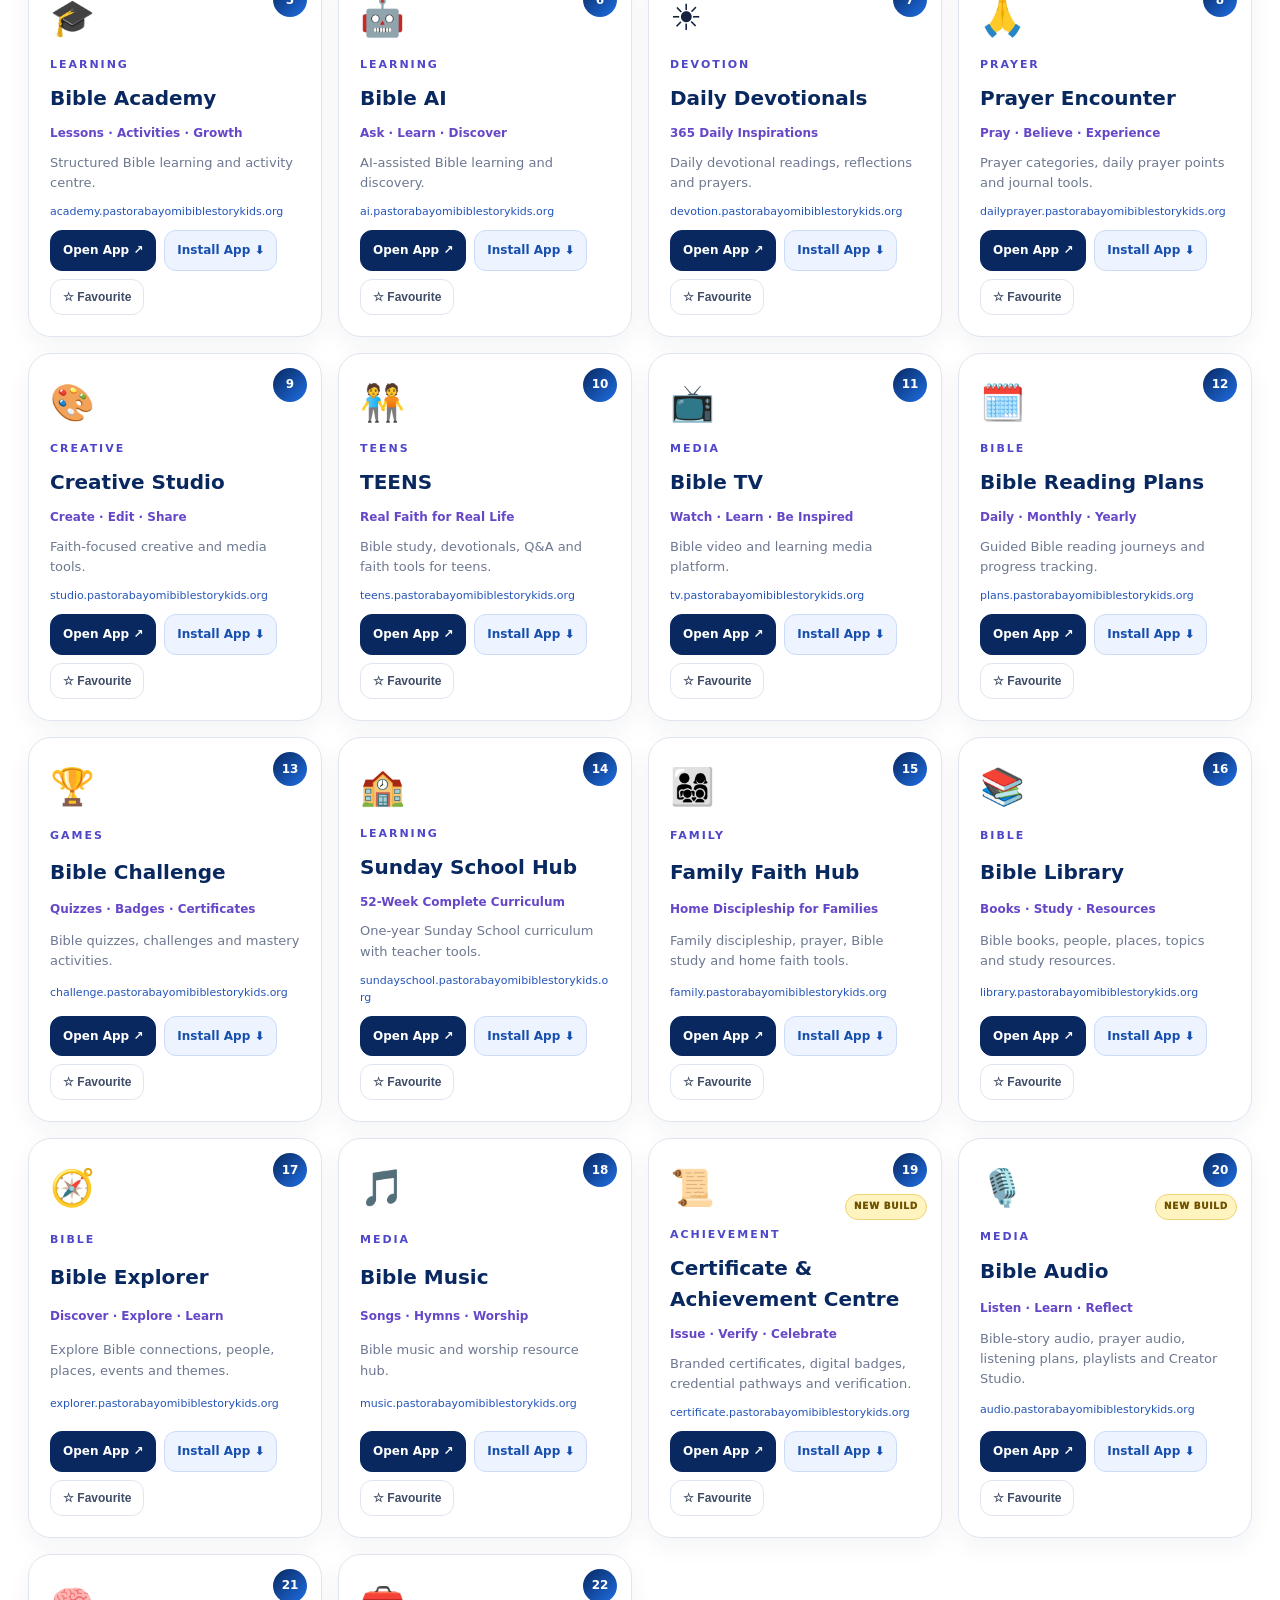
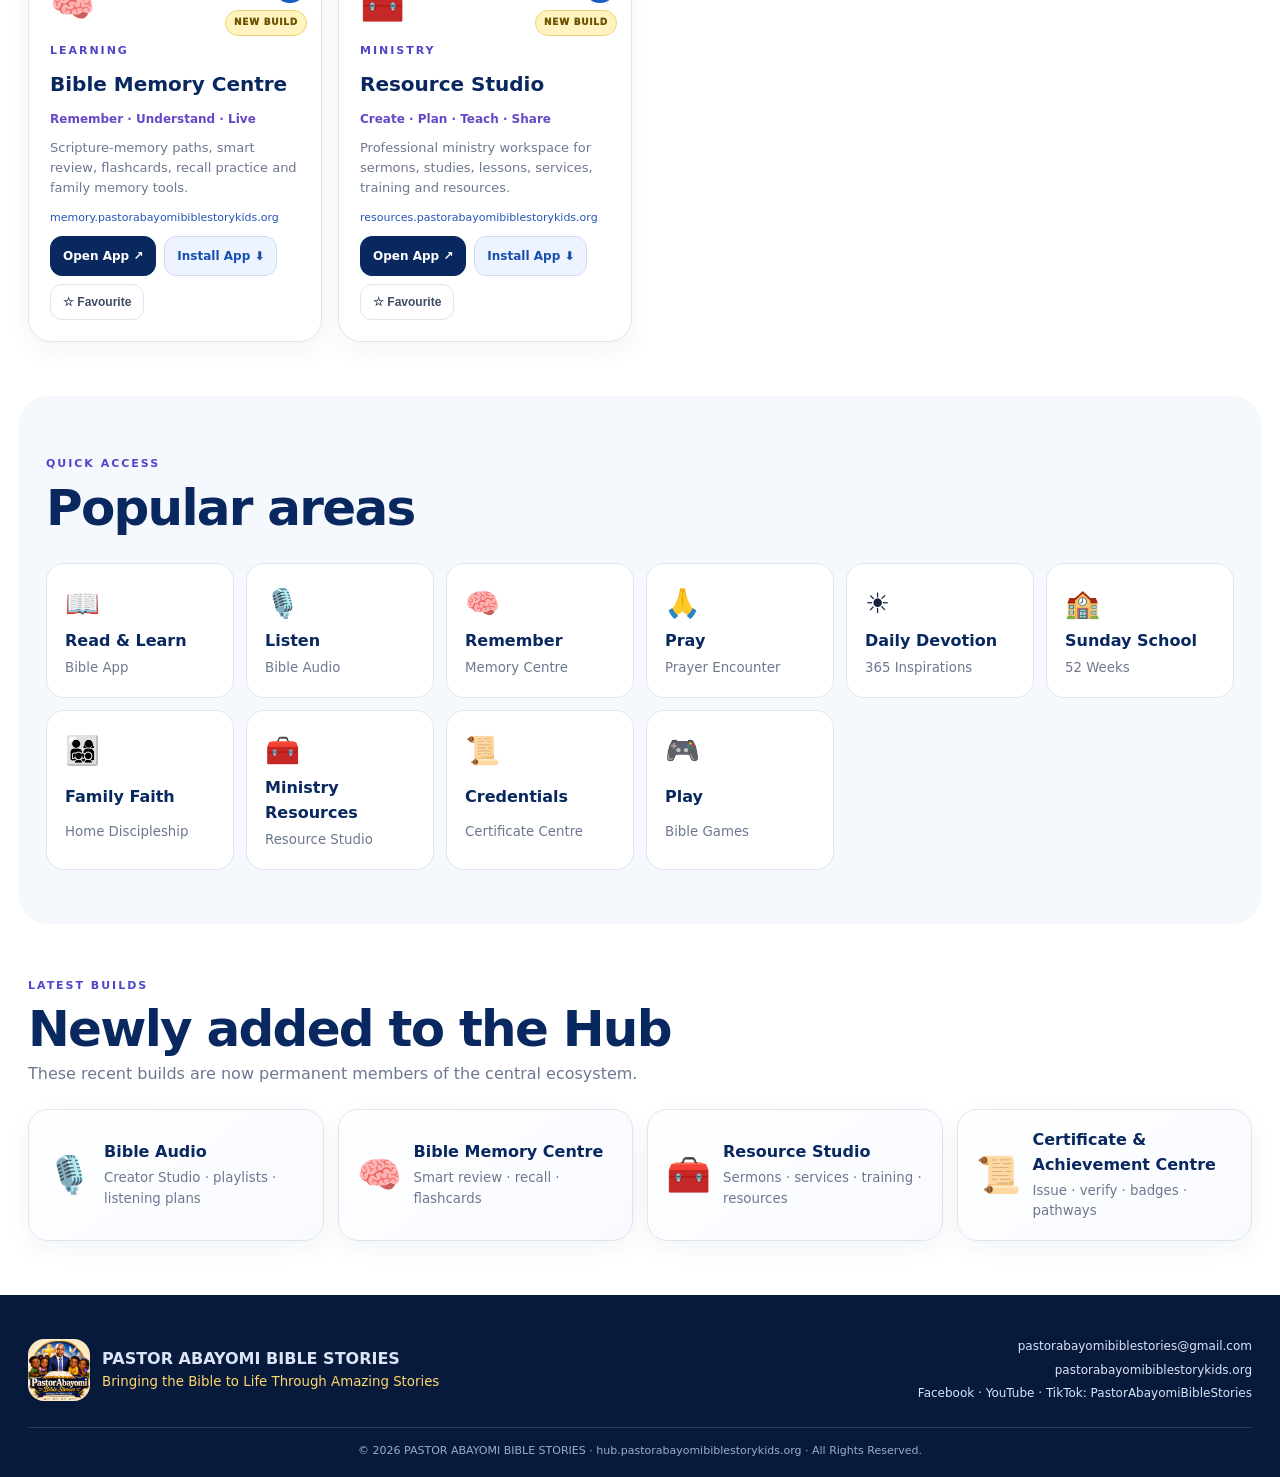
==== commit fd6b6fd8: "Add files via upload" ====
--- a/index.html
+++ b/index.html
@@ -1 +1,18 @@
-<!doctype html><html lang="en"><head><meta charset="utf-8"><meta name="viewport" content="width=device-width,initial-scale=1"><meta name="theme-color" content="#0a2b66"><title>PASTOR ABAYOMI BIBLE STORIES HUB</title><meta name="description" content="Central gateway to all PASTOR ABAYOMI BIBLE STORIES digital applications."><link rel="icon" href="assets/brand-logo.png"><link rel="manifest" href="manifest.webmanifest"><link rel="stylesheet" href="styles.css"></head><body><a class="skip" href="#apps">Skip to apps</a><header class="topbar"><a class="brand" href="index.html"><img src="assets/brand-logo.png" alt="PASTOR ABAYOMI BIBLE STORIES logo"><span><b>PASTOR ABAYOMI BIBLE STORIES</b><small>HUB</small></span></a><div class="top-actions"><button id="favOnly" class="chip">★ Favourites</button><button id="menuBtn" class="menu">☰</button></div></header><main><section class="hero"><div class="hero-copy"><span class="eyebrow">ONE HUB · 19 APPLICATIONS</span><h1>One Christian digital ecosystem.</h1><p>Access Bible learning, prayer, devotionals, games, Sunday School, family discipleship, media, creative tools and ministry resources from one place.</p><div class="hero-actions"><a class="btn primary" href="#apps">Explore All Apps</a><button class="btn secondary" id="openFavHero">Open Favourites</button></div><div class="stats"><div><b>19</b><span>Applications</span></div><div><b>1</b><span>Central Hub</span></div><div><b>19</b><span>Installable App Launchers</span></div></div></div><div class="hero-logo"><img src="assets/brand-logo.png" alt="PASTOR ABAYOMI BIBLE STORIES"></div></section><section class="toolbar" id="apps"><div class="searchbox">⌕ <input id="searchInput" placeholder="Search apps, tools or categories…"></div><div class="filters" id="filters"></div></section><section class="section"><div class="section-head"><div><span class="eyebrow dark">DIGITAL ECOSYSTEM</span><h2>All Applications</h2><p id="resultCount">19 apps</p><p class="pwa-note">Use <b>Install App</b> on any card to add that app launcher to a supported phone, tablet or desktop browser.</p></div><button class="btn secondary" id="clearFilters">Reset Filters</button></div><div class="app-grid" id="appGrid"></div><div class="empty" id="emptyState" hidden>No matching applications found.</div></section><section class="section soft"><div class="section-head"><div><span class="eyebrow dark">QUICK ACCESS</span><h2>Popular areas</h2></div></div><div class="quick-grid"><a href="https://bibleapp.pastorabayomibiblestorykids.org" target="_blank" rel="noopener"><span>📖</span><b>Read & Learn</b><small>Bible App</small></a><a href="https://dailyprayer.pastorabayomibiblestorykids.org" target="_blank" rel="noopener"><span>🙏</span><b>Pray</b><small>Prayer Encounter</small></a><a href="https://devotion.pastorabayomibiblestorykids.org" target="_blank" rel="noopener"><span>☀️</span><b>Daily Devotion</b><small>365 Inspirations</small></a><a href="https://sundayschool.pastorabayomibiblestorykids.org" target="_blank" rel="noopener"><span>🏫</span><b>Sunday School</b><small>52 Weeks</small></a><a href="https://family.pastorabayomibiblestorykids.org" target="_blank" rel="noopener"><span>👨‍👩‍👧‍👦</span><b>Family Faith</b><small>Home Discipleship</small></a><a href="https://games.pastorabayomibiblestorykids.org" target="_blank" rel="noopener"><span>🎮</span><b>Play</b><small>Bible Games</small></a></div></section></main><footer><div class="footer-inner"><div class="footer-brand"><img src="assets/brand-logo.png" alt=""><div><b>PASTOR ABAYOMI BIBLE STORIES</b><small>Bringing the Bible to Life Through Amazing Stories</small></div></div><div class="footer-meta"><a href="mailto:pastorabayomibiblestories@gmail.com">pastorabayomibiblestories@gmail.com</a><a href="https://pastorabayomibiblestorykids.org" target="_blank" rel="noopener">pastorabayomibiblestorykids.org</a><span>Facebook · YouTube · TikTok: PastorAbayomiBibleStories</span></div></div><div class="footer-bottom">© 2026 PASTOR ABAYOMI BIBLE STORIES · hub.pastorabayomibiblestorykids.org · All Rights Reserved.</div></footer><script src="apps.js"></script><script src="app.js"></script><script>if('serviceWorker'in navigator)addEventListener('load',()=>navigator.serviceWorker.register('sw.js').catch(()=>{}));</script></body></html>+<!doctype html><html lang="en"><head><meta charset="utf-8"><meta name="viewport" content="width=device-width,initial-scale=1"><meta name="theme-color" content="#0a2b66"><title>PASTOR ABAYOMI BIBLE STORIES HUB</title><meta name="description" content="Central gateway to all PASTOR ABAYOMI BIBLE STORIES digital applications."><link rel="icon" href="assets/brand-logo.png"><link rel="manifest" href="manifest.webmanifest"><link rel="stylesheet" href="styles.css"></head><body><a class="skip" href="#apps">Skip to apps</a><header class="topbar"><a class="brand" href="index.html"><img src="assets/brand-logo.png" alt="PASTOR ABAYOMI BIBLE STORIES logo"><span><b>PASTOR ABAYOMI BIBLE STORIES</b><small>HUB</small></span></a><div class="top-actions"><button id="favOnly" class="chip">★ Favourites</button><button id="menuBtn" class="menu">☰</button></div></header><main><section class="hero"><div class="hero-copy"><span class="eyebrow">ONE HUB · 22 APPLICATIONS · v3</span><h1>One Christian digital ecosystem.</h1><p>Access Bible learning, prayer, devotionals, games, Sunday School, family discipleship, audio, Scripture memory, ministry resources, credentials, media and creative tools from one place.</p><div class="hero-actions"><a class="btn primary" href="#apps">Explore All Apps</a><button class="btn secondary" id="openFavHero">Open Favourites</button></div><div class="stats"><div><b>22</b><span>Applications</span></div><div><b>1</b><span>Central Hub</span></div><div><b>22</b><span>Installable App Launchers</span></div></div></div><div class="hero-logo"><img src="assets/brand-logo.png" alt="PASTOR ABAYOMI BIBLE STORIES"></div></section><section class="toolbar" id="apps"><div class="searchbox">⌕ <input id="searchInput" placeholder="Search apps, tools or categories…"></div><div class="filters" id="filters"></div></section><section class="section"><div class="section-head"><div><span class="eyebrow dark">DIGITAL ECOSYSTEM</span><h2>All Applications</h2><p id="resultCount">22 apps</p><p class="pwa-note">Use <b>Install App</b> on any card to add that app launcher to a supported phone, tablet or desktop browser.</p></div><button class="btn secondary" id="clearFilters">Reset Filters</button></div><div class="app-grid" id="appGrid"></div><div class="empty" id="emptyState" hidden>No matching applications found.</div></section><section class="section soft"><div class="section-head"><div><span class="eyebrow dark">QUICK ACCESS</span><h2>Popular areas</h2></div></div><div class="quick-grid">
+<a href="https://bibleapp.pastorabayomibiblestorykids.org" target="_blank" rel="noopener"><span>📖</span><b>Read & Learn</b><small>Bible App</small></a>
+<a href="https://audio.pastorabayomibiblestorykids.org" target="_blank" rel="noopener"><span>🎙️</span><b>Listen</b><small>Bible Audio</small></a>
+<a href="https://memory.pastorabayomibiblestorykids.org" target="_blank" rel="noopener"><span>🧠</span><b>Remember</b><small>Memory Centre</small></a>
+<a href="https://dailyprayer.pastorabayomibiblestorykids.org" target="_blank" rel="noopener"><span>🙏</span><b>Pray</b><small>Prayer Encounter</small></a>
+<a href="https://devotion.pastorabayomibiblestorykids.org" target="_blank" rel="noopener"><span>☀️</span><b>Daily Devotion</b><small>365 Inspirations</small></a>
+<a href="https://sundayschool.pastorabayomibiblestorykids.org" target="_blank" rel="noopener"><span>🏫</span><b>Sunday School</b><small>52 Weeks</small></a>
+<a href="https://family.pastorabayomibiblestorykids.org" target="_blank" rel="noopener"><span>👨‍👩‍👧‍👦</span><b>Family Faith</b><small>Home Discipleship</small></a>
+<a href="https://resources.pastorabayomibiblestorykids.org" target="_blank" rel="noopener"><span>🧰</span><b>Ministry Resources</b><small>Resource Studio</small></a>
+<a href="https://certificate.pastorabayomibiblestorykids.org" target="_blank" rel="noopener"><span>📜</span><b>Credentials</b><small>Certificate Centre</small></a>
+<a href="https://games.pastorabayomibiblestorykids.org" target="_blank" rel="noopener"><span>🎮</span><b>Play</b><small>Bible Games</small></a>
+</div></section>
+<section class="section latest-section"><div class="section-head"><div><span class="eyebrow dark">LATEST BUILDS</span><h2>Newly added to the Hub</h2><p>These recent builds are now permanent members of the central ecosystem.</p></div></div><div class="latest-grid">
+<a href="https://audio.pastorabayomibiblestorykids.org" target="_blank" rel="noopener"><span>🎙️</span><div><b>Bible Audio</b><small>Creator Studio · playlists · listening plans</small></div></a>
+<a href="https://memory.pastorabayomibiblestorykids.org" target="_blank" rel="noopener"><span>🧠</span><div><b>Bible Memory Centre</b><small>Smart review · recall · flashcards</small></div></a>
+<a href="https://resources.pastorabayomibiblestorykids.org" target="_blank" rel="noopener"><span>🧰</span><div><b>Resource Studio</b><small>Sermons · services · training · resources</small></div></a>
+<a href="https://certificate.pastorabayomibiblestorykids.org" target="_blank" rel="noopener"><span>📜</span><div><b>Certificate & Achievement Centre</b><small>Issue · verify · badges · pathways</small></div></a>
+</div></section></main><footer><div class="footer-inner"><div class="footer-brand"><img src="assets/brand-logo.png" alt=""><div><b>PASTOR ABAYOMI BIBLE STORIES</b><small>Bringing the Bible to Life Through Amazing Stories</small></div></div><div class="footer-meta"><a href="mailto:pastorabayomibiblestories@gmail.com">pastorabayomibiblestories@gmail.com</a><a href="https://pastorabayomibiblestorykids.org" target="_blank" rel="noopener">pastorabayomibiblestorykids.org</a><span>Facebook · YouTube · TikTok: PastorAbayomiBibleStories</span></div></div><div class="footer-bottom">© 2026 PASTOR ABAYOMI BIBLE STORIES · hub.pastorabayomibiblestorykids.org · All Rights Reserved.</div></footer><script src="apps.js"></script><script src="app.js"></script><script>if('serviceWorker'in navigator)addEventListener('load',()=>navigator.serviceWorker.register('sw.js').catch(()=>{}));</script></body></html>
--- a/styles.css
+++ b/styles.css
@@ -2,3 +2,7 @@
 :root{--navy:#08285f;--blue:#1459c7;--royal:#1f6fe5;--gold:#f5bf37;--ink:#15233f;--muted:#6d7890;--line:#dfe5ef;--soft:#f5f8fd;--white:#fff;--shadow:0 22px 60px rgba(16,38,80,.12);--max:1440px}*{box-sizing:border-box}html{scroll-behavior:smooth}body{margin:0;font-family:Inter,system-ui,-apple-system,"Segoe UI",Arial,sans-serif;color:var(--ink);background:#fff;line-height:1.55}a{color:inherit}.skip{position:absolute;left:-9999px;top:8px;background:#fff;padding:10px;z-index:1000}.skip:focus{left:8px}.topbar{position:sticky;top:0;z-index:50;display:flex;justify-content:space-between;align-items:center;gap:18px;padding:10px max(18px,calc((100vw - var(--max))/2 + 22px));background:rgba(255,255,255,.96);backdrop-filter:blur(14px);border-bottom:1px solid var(--line)}.brand{display:flex;align-items:center;gap:12px;text-decoration:none}.brand img{width:60px;height:60px;border-radius:16px;object-fit:cover}.brand span{display:grid;line-height:1.05}.brand b{font-size:13px;color:var(--navy)}.brand small{font-size:11px;font-weight:900;letter-spacing:.18em;color:var(--blue);margin-top:6px}.top-actions{display:flex;gap:8px}.chip,.menu{border:1px solid var(--line);background:#fff;border-radius:999px;padding:10px 14px;font-weight:800;cursor:pointer}.menu{display:none}main{max-width:var(--max);margin:auto}.hero{margin:24px 18px 0;border-radius:34px;display:grid;grid-template-columns:1.3fr .8fr;gap:28px;align-items:center;padding:64px clamp(24px,6vw,78px);background:radial-gradient(circle at 85% 20%,rgba(255,255,255,.18),transparent 25%),linear-gradient(135deg,#08285f,#1855b7 57%,#7145d9);color:#fff;box-shadow:var(--shadow);overflow:hidden}.eyebrow{font-size:11px;letter-spacing:.18em;text-transform:uppercase;font-weight:900;color:#ffd86d}.eyebrow.dark{color:#4f47c9}.hero h1{font-size:clamp(48px,7vw,86px);line-height:.92;letter-spacing:-.055em;margin:12px 0 18px;max-width:860px}.hero p{font-size:18px;color:#e6edff;max-width:850px}.hero-actions{display:flex;gap:10px;flex-wrap:wrap;margin-top:24px}.btn{border:0;border-radius:14px;padding:12px 18px;text-decoration:none;font-weight:900;cursor:pointer;display:inline-flex;align-items:center;justify-content:center}.primary{background:linear-gradient(135deg,#ffe288,#f5bf37);color:#14213b}.secondary{background:#fff;color:#2651aa;border:1px solid var(--line)}.stats{display:grid;grid-template-columns:repeat(3,1fr);gap:10px;margin-top:34px;max-width:650px}.stats div{background:rgba(255,255,255,.09);border:1px solid rgba(255,255,255,.15);border-radius:18px;padding:14px}.stats b{display:block;font-size:26px}.stats span{font-size:11px;color:#dfe8ff;font-weight:800}.hero-logo{display:grid;place-items:center}.hero-logo img{width:min(100%,420px);filter:drop-shadow(0 26px 48px rgba(0,0,0,.25));border-radius:26px}.toolbar{padding:44px 28px 12px;display:grid;gap:14px}.searchbox{display:flex;align-items:center;gap:10px;border:1px solid var(--line);background:var(--soft);border-radius:16px;padding:13px 15px}.searchbox input{border:0;background:transparent;outline:0;width:100%;font-size:15px}.filters{display:flex;flex-wrap:wrap;gap:8px}.filter{border:1px solid var(--line);background:#fff;border-radius:999px;padding:9px 12px;font-size:12px;font-weight:850;cursor:pointer}.filter.active{background:var(--navy);color:#fff;border-color:var(--navy)}.section{padding:54px 28px}.soft{margin:0 18px 28px;background:var(--soft);border-radius:30px}.section-head{display:flex;justify-content:space-between;align-items:end;gap:18px;margin-bottom:22px}.section-head h2{font-size:clamp(32px,4vw,50px);line-height:1;margin:8px 0;color:var(--navy);letter-spacing:-.035em}.section-head p{margin:0;color:var(--muted)}.app-grid{display:grid;grid-template-columns:repeat(4,1fr);gap:16px}.app-card{position:relative;border:1px solid var(--line);border-radius:23px;background:#fff;padding:21px;box-shadow:0 9px 25px rgba(16,38,80,.05);display:grid;gap:10px;min-height:260px;transition:.22s ease}.app-card:hover{transform:translateY(-4px);box-shadow:0 18px 40px rgba(16,38,80,.11)}.app-card .num{position:absolute;top:14px;right:14px;width:34px;height:34px;border-radius:50%;display:grid;place-items:center;background:linear-gradient(135deg,var(--navy),var(--royal));color:#fff;font-weight:900;font-size:12px}.app-icon{font-size:36px}.app-card h3{font-size:20px;margin:0;color:var(--navy)}.app-tag{font-size:12px;font-weight:900;color:#6647c8}.app-card p{margin:0;color:var(--muted);font-size:13px}.app-url{font-size:11px;word-break:break-all;color:#2454b8}.card-actions{display:flex;gap:8px;flex-wrap:wrap;margin-top:auto}.open-btn,.fav-btn{border-radius:12px;padding:10px 12px;font-size:12px;font-weight:900;cursor:pointer}.open-btn{background:var(--navy);color:#fff;text-decoration:none;border:1px solid var(--navy)}.fav-btn{background:#fff;color:#3f4c66;border:1px solid var(--line)}.fav-btn.active{background:#fff7d8;border-color:#efd476;color:#6b5200}.quick-grid{display:grid;grid-template-columns:repeat(6,1fr);gap:12px}.quick-grid a{text-decoration:none;border:1px solid var(--line);border-radius:18px;padding:18px;background:#fff;display:grid;gap:4px}.quick-grid span{font-size:28px}.quick-grid b{color:var(--navy)}.quick-grid small{color:var(--muted)}.empty{padding:48px;text-align:center;border:1px dashed var(--line);border-radius:18px;color:var(--muted)}footer{background:#071a3c;color:#dbe4f6;padding:42px 28px 18px}.footer-inner{max-width:var(--max);margin:auto;display:grid;grid-template-columns:1fr 1fr;gap:18px}.footer-brand{display:flex;gap:12px;align-items:center}.footer-brand img{width:62px;height:62px;border-radius:16px}.footer-brand div{display:grid}.footer-brand small{color:#ffd66a}.footer-meta{display:grid;justify-content:end;text-align:right;gap:5px;font-size:12px}.footer-meta a{text-decoration:none}.footer-bottom{max-width:var(--max);margin:24px auto 0;border-top:1px solid #2a3b5f;padding-top:14px;color:#9eacc7;font-size:11px;text-align:center}@media(max-width:1180px){.app-grid{grid-template-columns:repeat(3,1fr)}.quick-grid{grid-template-columns:repeat(3,1fr)}}@media(max-width:900px){.hero{grid-template-columns:1fr}.hero-logo img{width:min(72vw,360px)}.app-grid{grid-template-columns:repeat(2,1fr)}.section-head{align-items:stretch;flex-direction:column}.footer-inner{grid-template-columns:1fr}.footer-meta{justify-content:start;text-align:left}}@media(max-width:650px){.hero{margin:12px 8px;padding:44px 22px}.section,.toolbar{padding-left:16px;padding-right:16px}.soft{margin:0 8px 20px}.app-grid,.quick-grid,.stats{grid-template-columns:1fr}.brand b{font-size:11px}.brand img{width:50px;height:50px}.chip{display:none}.menu{display:block}.hero h1{font-size:48px}.app-card{min-height:0}}
 
 .install-btn{background:#eef4ff;color:#174fae;border:1px solid #cbdcf8;border-radius:12px;padding:10px 12px;font-size:12px;font-weight:900;cursor:pointer;text-decoration:none}.install-btn:hover{background:#dfeaff}.card-actions{align-items:center}
+
+.new-badge{position:absolute;top:55px;right:14px;border-radius:999px;padding:5px 8px;background:#fff3bf;color:#6f5200;border:1px solid #efd473;font-size:9px;font-weight:950;letter-spacing:.08em}
+.latest-grid{display:grid;grid-template-columns:repeat(4,1fr);gap:14px}.latest-grid a{display:flex;gap:12px;align-items:center;text-decoration:none;border:1px solid var(--line);border-radius:20px;padding:18px;background:linear-gradient(145deg,#fff,#f8faff);box-shadow:0 8px 23px rgba(16,38,80,.05)}.latest-grid span{font-size:36px}.latest-grid div{display:grid}.latest-grid b{color:var(--navy)}.latest-grid small{color:var(--muted);margin-top:3px}.latest-section{padding-top:20px}
+@media(max-width:1180px){.latest-grid{grid-template-columns:repeat(2,1fr)}}@media(max-width:650px){.latest-grid{grid-template-columns:1fr}}
